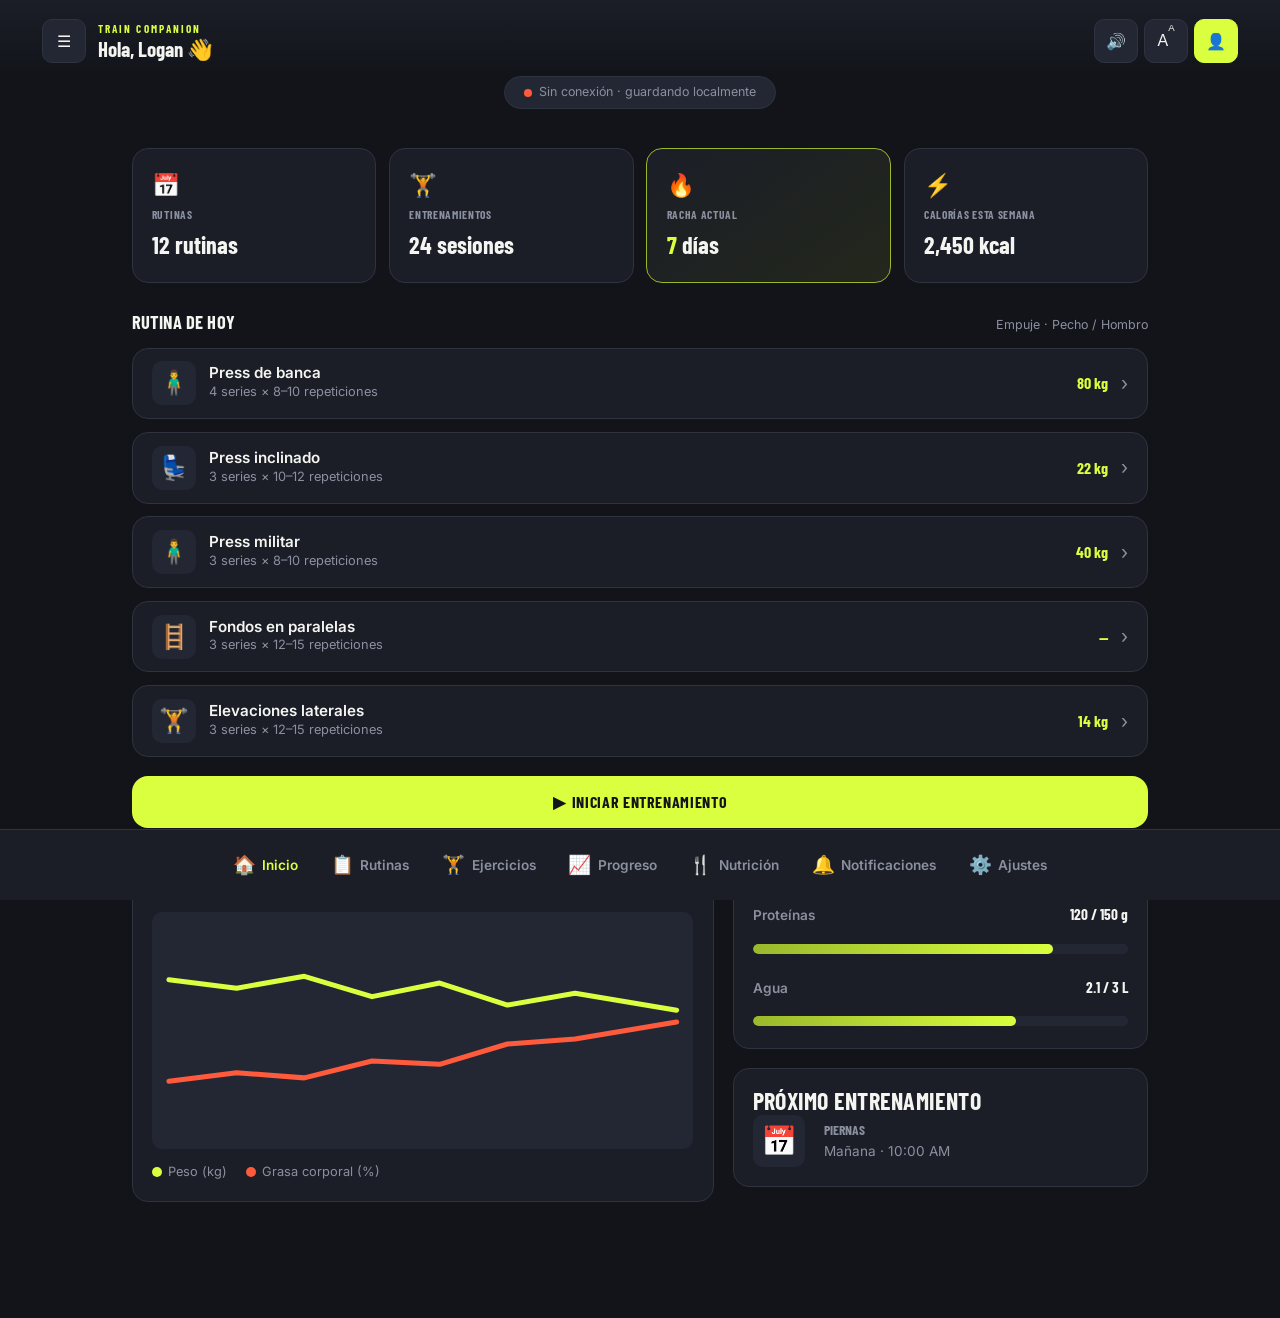
==== index.html @ 6833178c "rehaciendo app" ====
<!DOCTYPE html>
<html lang="es">
<head>
    <meta charset="UTF-8">
    <meta name="viewport" content="width=device-width, initial-scale=1.0">
    <meta name="theme-color" content="#12141A">
    <meta name="description" content="Train Companion: sistema de gestión web de progresión física, rutinas y nutrición, con funcionamiento sin conexión.">
    <title>Train Companion</title>
    <link rel="preconnect" href="https://fonts.googleapis.com">
    <link rel="preconnect" href="https://fonts.gstatic.com" crossorigin>
    <link href="https://fonts.googleapis.com/css2?family=Barlow+Condensed:wght@600;700;800&family=Inter:wght@400;500;600;700&display=swap" rel="stylesheet">
    <link rel="stylesheet" href="css/style.css">
    <link rel="manifest" href="manifest.json">
</head>
<body>
    <a class="salto-contenido" href="#contenido-principal">Saltar al contenido principal</a>

    <header class="encabezado">
        <button id="btn-menu" class="btn-icono" aria-label="Abrir menú">
            <span aria-hidden="true">☰</span>
        </button>

        <div class="encabezado__titulo">
            <span class="encabezado__marca">TRAIN COMPANION</span>
            <h1>Hola, Logan 👋</h1>
        </div>

        <div class="controles-accesibilidad">
            <button id="btn-leer-voz" class="btn-icono" aria-label="Leer contenido en voz alta">
                <span aria-hidden="true">🔊</span>
            </button>
            <button id="btn-texto-grande" class="btn-icono" aria-label="Aumentar tamaño de texto">
                <span aria-hidden="true">A</span><span aria-hidden="true" class="btn-icono__superindice">A</span>
            </button>
            <button id="btn-perfil" class="btn-icono btn-icono--avatar" aria-label="Ver perfil de usuario">
                <span aria-hidden="true">👤</span>
            </button>
        </div>
    </header>

    <span id="estado-conexion" class="chip-estado chip-estado--offline" role="status" aria-live="polite">
        <span class="chip-estado__punto" aria-hidden="true"></span>
        Sin conexión · guardando localmente
    </span>

    <main id="contenido-principal">
        <section id="resumen-rapido" class="cuadricula-metricas" aria-label="Resumen de actividad">
            <div class="tarjeta-metrica">
                <span class="icono" aria-hidden="true">📅</span>
                <h3>Rutinas</h3>
                <p><strong>12</strong> rutinas</p>
            </div>
            <div class="tarjeta-metrica">
                <span class="icono" aria-hidden="true">🏋️</span>
                <h3>Entrenamientos</h3>
                <p><strong>24</strong> sesiones</p>
            </div>
            <div class="tarjeta-metrica tarjeta-metrica--acento">
                <span class="icono" aria-hidden="true">🔥</span>
                <h3>Racha actual</h3>
                <p><strong>7</strong> días</p>
            </div>
            <div class="tarjeta-metrica">
                <span class="icono" aria-hidden="true">⚡</span>
                <h3>Calorías esta semana</h3>
                <p><strong>2,450</strong> kcal</p>
            </div>
        </section>

        <section id="rutina-hoy" aria-labelledby="titulo-rutina-hoy">
            <div class="encabezado-seccion">
                <h2 id="titulo-rutina-hoy">Rutina de hoy</h2>
                <span class="etiqueta-seccion">Empuje · Pecho / Hombro</span>
            </div>

            <ul class="lista-ejercicios">
                <li class="item-ejercicio">
                    <span class="icono-ejercicio" aria-hidden="true">🧍‍♂️</span>
                    <div class="detalle-ejercicio">
                        <h4>Press de banca</h4>
                        <p>4 series × 8–10 repeticiones</p>
                    </div>
                    <span class="peso-ejercicio">80 kg</span>
                    <span class="flecha-navegacion" aria-hidden="true">›</span>
                </li>
                <li class="item-ejercicio">
                    <span class="icono-ejercicio" aria-hidden="true">💺</span>
                    <div class="detalle-ejercicio">
                        <h4>Press inclinado</h4>
                        <p>3 series × 10–12 repeticiones</p>
                    </div>
                    <span class="peso-ejercicio">22 kg</span>
                    <span class="flecha-navegacion" aria-hidden="true">›</span>
                </li>
                <li class="item-ejercicio">
                    <span class="icono-ejercicio" aria-hidden="true">🧍‍♂️</span>
                    <div class="detalle-ejercicio">
                        <h4>Press militar</h4>
                        <p>3 series × 8–10 repeticiones</p>
                    </div>
                    <span class="peso-ejercicio">40 kg</span>
                    <span class="flecha-navegacion" aria-hidden="true">›</span>
                </li>
                <li class="item-ejercicio">
                    <span class="icono-ejercicio" aria-hidden="true">🪜</span>
                    <div class="detalle-ejercicio">
                        <h4>Fondos en paralelas</h4>
                        <p>3 series × 12–15 repeticiones</p>
                    </div>
                    <span class="peso-ejercicio">—</span>
                    <span class="flecha-navegacion" aria-hidden="true">›</span>
                </li>
                <li class="item-ejercicio">
                    <span class="icono-ejercicio" aria-hidden="true">🏋️</span>
                    <div class="detalle-ejercicio">
                        <h4>Elevaciones laterales</h4>
                        <p>3 series × 12–15 repeticiones</p>
                    </div>
                    <span class="peso-ejercicio">14 kg</span>
                    <span class="flecha-navegacion" aria-hidden="true">›</span>
                </li>
            </ul>

            <button id="btn-iniciar-entrenamiento" class="btn-principal">
                <span aria-hidden="true">▶</span> Iniciar entrenamiento
            </button>
        </section>

        <section id="progreso-nutricion" aria-label="Progreso físico y nutrición">
            <article id="grafica-progreso">
                <div class="encabezado-seccion">
                    <h2>Progreso físico</h2>
                    <span class="etiqueta-seccion">Últimas 8 semanas</span>
                </div>

                <div class="contenedor-grafica">
                    <svg viewBox="0 0 320 140" class="grafica-svg" role="img" aria-label="Gráfica de peso corporal y grasa corporal en las últimas ocho semanas, mostrando tendencia a la baja de grasa corporal y aumento leve de peso.">
                        <polyline points="10,40 50,45 90,38 130,50 170,42 210,55 250,48 310,58" class="grafica-linea grafica-linea--peso" fill="none"/>
                        <polyline points="10,100 50,95 90,98 130,88 170,90 210,78 250,75 310,65" class="grafica-linea grafica-linea--grasa" fill="none"/>
                    </svg>
                    <ul class="leyenda-grafica">
                        <li><span class="leyenda-punto leyenda-punto--peso" aria-hidden="true"></span> Peso (kg)</li>
                        <li><span class="leyenda-punto leyenda-punto--grasa" aria-hidden="true"></span> Grasa corporal (%)</li>
                    </ul>
                </div>
            </article>

            <div class="seccion-dividida">
                <article id="nutricion-hoy">
                    <h2>Nutrición de hoy</h2>
                    <div class="medidor-nutricion">
                        <div class="medidor-nutricion__encabezado">
                            <h4>Proteínas</h4>
                            <p>120 / 150 g</p>
                        </div>
                        <progress value="120" max="150"></progress>
                    </div>
                    <div class="medidor-nutricion">
                        <div class="medidor-nutricion__encabezado">
                            <h4>Agua</h4>
                            <p>2.1 / 3 L</p>
                        </div>
                        <progress value="2.1" max="3"></progress>
                    </div>
                </article>

                <article id="proximo-entrenamiento">
                    <h2>Próximo entrenamiento</h2>
                    <div class="detalle-proximo">
                        <span class="icono" aria-hidden="true">📅</span>
                        <div>
                            <p class="detalle-proximo__titulo">Piernas</p>
                            <p>Mañana · 10:00 AM</p>
                        </div>
                    </div>
                </article>
            </div>
        </section>
    </main>

    <nav id="navegacion-principal" aria-label="Navegación principal">
        <a href="#inicio" class="activo" aria-current="page"><span class="icono" aria-hidden="true">🏠</span> Inicio</a>
        <a href="#rutinas"><span class="icono" aria-hidden="true">📋</span> Rutinas</a>
        <a href="#ejercicios"><span class="icono" aria-hidden="true">🏋️</span> Ejercicios</a>
        <a href="#progreso"><span class="icono" aria-hidden="true">📈</span> Progreso</a>
        <a href="#nutricion"><span class="icono" aria-hidden="true">🍴</span> Nutrición</a>
        <a href="#notificaciones"><span class="icono" aria-hidden="true">🔔</span> Notificaciones</a>
        <a href="#ajustes"><span class="icono" aria-hidden="true">⚙️</span> Ajustes</a>
    </nav>

    <script src="js/app.js"></script>
</body>
</html>
---- css/style.css ----
:root {
    /* Color */
    --color-fondo: #12141A;
    --color-superficie: #1B1E27;
    --color-superficie-alta: #232733;
    --color-borde: #2E3340;
    --color-texto: #F4F5F0;
    --color-texto-secundario: #8B90A0;
    --color-acento: #D9FF3E;
    --color-acento-oscuro: #9AB82C;
    --color-alerta: #FF5A3C;
    --color-exito: #4CD9A8;
 
    /* Tipografía */
    --fuente-display: "Barlow Condensed", "Arial Narrow", sans-serif;
    --fuente-cuerpo: "Inter", -apple-system, BlinkMacSystemFont, "Segoe UI", sans-serif;
 
    /* Espaciado */
    --espacio-xs: 0.4rem;
    --espacio-sm: 0.8rem;
    --espacio-md: 1.2rem;
    --espacio-lg: 1.8rem;
    --espacio-xl: 2.6rem;
 
    /* Otros */
    --radio-sm: 10px;
    --radio-md: 16px;
    --radio-lg: 22px;
    --altura-nav: 68px;
    --altura-header: 64px;
    --sombra-elevada: 0 12px 28px rgba(0, 0, 0, 0.35);
}
 
/* Modo texto grande, activado por JS */
:root.texto-grande {
    font-size: 112%;
}
 
* {
    box-sizing: border-box;
    margin: 0;
    padding: 0;
}
 
html {
    scroll-behavior: smooth;
}
 
@media (prefers-reduced-motion: reduce) {
    html {
        scroll-behavior: auto;
    }
    * {
        animation-duration: 0.001ms !important;
        transition-duration: 0.001ms !important;
    }
}
 
body {
    background-color: var(--color-fondo);
    color: var(--color-texto);
    font-family: var(--fuente-cuerpo);
    line-height: 1.5;
    padding-bottom: calc(var(--altura-nav) + var(--espacio-md));
    min-height: 100vh;
}
 
h1, h2, h3, h4 {
    font-family: var(--fuente-display);
    font-weight: 700;
    letter-spacing: 0.01em;
    text-transform: uppercase;
    line-height: 1.1;
}
 
/* Utilidad de accesibilidad: salto de contenido */
.salto-contenido {
    position: absolute;
    left: -999px;
    top: auto;
}
 
.salto-contenido:focus {
    position: fixed;
    left: var(--espacio-md);
    top: var(--espacio-md);
    z-index: 200;
    background: var(--color-acento);
    color: var(--color-fondo);
    padding: var(--espacio-sm) var(--espacio-md);
    border-radius: var(--radio-sm);
    font-weight: 700;
}
 
/* Foco visible consistente en toda la app */
a:focus-visible,
button:focus-visible {
    outline: 3px solid var(--color-acento);
    outline-offset: 2px;
    border-radius: var(--radio-sm);
}
 
/* ==========================================================================
   ENCABEZADO
   ========================================================================== */
 
.encabezado {
    display: flex;
    align-items: center;
    gap: var(--espacio-sm);
    padding: var(--espacio-md) var(--espacio-md) var(--espacio-sm);
    background: linear-gradient(180deg, var(--color-superficie) 0%, var(--color-fondo) 100%);
    position: sticky;
    top: 0;
    z-index: 50;
}
 
.encabezado__titulo {
    flex: 1;
    min-width: 0;
}
 
.encabezado__marca {
    display: block;
    font-family: var(--fuente-display);
    font-size: 0.7rem;
    font-weight: 700;
    letter-spacing: 0.18em;
    color: var(--color-acento);
}
 
.encabezado h1 {
    font-size: 1.3rem;
    text-transform: none;
    letter-spacing: normal;
    color: var(--color-texto);
    white-space: nowrap;
    overflow: hidden;
    text-overflow: ellipsis;
}
 
.controles-accesibilidad {
    display: flex;
    gap: var(--espacio-xs);
}
 
.btn-icono {
    width: 40px;
    height: 40px;
    min-width: 44px;
    min-height: 44px;
    display: flex;
    align-items: center;
    justify-content: center;
    background: var(--color-superficie-alta);
    border: 1px solid var(--color-borde);
    border-radius: var(--radio-sm);
    color: var(--color-texto);
    font-size: 1rem;
    cursor: pointer;
    transition: background 0.15s ease, transform 0.1s ease;
}
 
.btn-icono:hover {
    background: var(--color-borde);
}
 
.btn-icono:active {
    transform: scale(0.95);
}
 
.btn-icono__superindice {
    font-size: 0.6rem;
    align-self: flex-start;
    margin-top: 2px;
}
 
.btn-icono--avatar {
    background: var(--color-acento);
    color: var(--color-fondo);
    border-color: var(--color-acento);
}
 
/* Chip de estado de conexión (refleja el modo offline-first del sistema) */
.chip-estado {
    display: flex;
    align-items: center;
    gap: var(--espacio-xs);
    width: fit-content;
    margin: 0 auto var(--espacio-md);
    padding: var(--espacio-xs) var(--espacio-md);
    background: var(--color-superficie-alta);
    border: 1px solid var(--color-borde);
    border-radius: 999px;
    font-size: 0.78rem;
    color: var(--color-texto-secundario);
}
 
.chip-estado__punto {
    width: 8px;
    height: 8px;
    border-radius: 50%;
    background: var(--color-alerta);
    box-shadow: 0 0 0 0 rgba(255, 90, 60, 0.6);
    animation: pulso-estado 2s infinite;
}
 
.chip-estado--online .chip-estado__punto {
    background: var(--color-exito);
    box-shadow: 0 0 0 0 rgba(76, 217, 168, 0.6);
}
 
@keyframes pulso-estado {
    0% { box-shadow: 0 0 0 0 rgba(255, 90, 60, 0.5); }
    70% { box-shadow: 0 0 0 6px rgba(255, 90, 60, 0); }
    100% { box-shadow: 0 0 0 0 rgba(255, 90, 60, 0); }
}
 
/* ==========================================================================
   LAYOUT PRINCIPAL — mobile first
   ========================================================================== */
 
main {
    padding: 0 var(--espacio-md);
    display: flex;
    flex-direction: column;
    gap: var(--espacio-lg);
    max-width: 1100px;
    margin: 0 auto;
}
 
.encabezado-seccion {
    display: flex;
    align-items: baseline;
    justify-content: space-between;
    gap: var(--espacio-sm);
    margin-bottom: var(--espacio-sm);
    flex-wrap: wrap;
}
 
.encabezado-seccion h2 {
    font-size: 1.15rem;
}
 
.etiqueta-seccion {
    font-size: 0.78rem;
    color: var(--color-texto-secundario);
    font-family: var(--fuente-cuerpo);
}
 
section > h2 {
    font-size: 1.15rem;
    margin-bottom: var(--espacio-sm);
}
 
/* ==========================================================================
   TARJETAS DE MÉTRICA (cuadrícula flexible, 2 columnas en móvil)
   ========================================================================== */
 
.cuadricula-metricas {
    display: grid;
    grid-template-columns: repeat(2, 1fr);
    gap: var(--espacio-sm);
    margin-top: var(--espacio-md);
}
 
.tarjeta-metrica {
    background: var(--color-superficie);
    border: 1px solid var(--color-borde);
    border-radius: var(--radio-md);
    padding: var(--espacio-md);
    display: flex;
    flex-direction: column;
    gap: var(--espacio-xs);
    position: relative;
    overflow: hidden;
}
 
.tarjeta-metrica .icono {
    font-size: 1.4rem;
}
 
.tarjeta-metrica h3 {
    font-size: 0.72rem;
    color: var(--color-texto-secundario);
    text-transform: uppercase;
    letter-spacing: 0.06em;
}
 
.tarjeta-metrica p {
    font-family: var(--fuente-display);
    font-size: 1.5rem;
    font-weight: 700;
}
 
.tarjeta-metrica p strong {
    color: var(--color-texto);
}
 
.tarjeta-metrica--acento {
    background: linear-gradient(145deg, var(--color-superficie) 0%, #23271c 100%);
    border-color: var(--color-acento-oscuro);
}
 
.tarjeta-metrica--acento p strong {
    color: var(--color-acento);
}
 
/* ==========================================================================
   RUTINA DE HOY
   ========================================================================== */
 
.lista-ejercicios {
    list-style: none;
    display: flex;
    flex-direction: column;
    gap: var(--espacio-sm);
    margin-bottom: var(--espacio-md);
}
 
.item-ejercicio {
    display: flex;
    align-items: center;
    gap: var(--espacio-sm);
    background: var(--color-superficie);
    border: 1px solid var(--color-borde);
    border-radius: var(--radio-md);
    padding: var(--espacio-sm) var(--espacio-md);
    min-height: 64px;
    cursor: pointer;
    transition: background 0.15s ease, border-color 0.15s ease;
}
 
.item-ejercicio:hover,
.item-ejercicio:focus-visible {
    background: var(--color-superficie-alta);
    border-color: var(--color-acento-oscuro);
}
 
.icono-ejercicio {
    font-size: 1.5rem;
    width: 44px;
    height: 44px;
    display: flex;
    align-items: center;
    justify-content: center;
    background: var(--color-superficie-alta);
    border-radius: var(--radio-sm);
    flex-shrink: 0;
}
 
.detalle-ejercicio {
    flex: 1;
    min-width: 0;
}
 
.detalle-ejercicio h4 {
    font-size: 0.95rem;
    text-transform: none;
    letter-spacing: normal;
    font-weight: 600;
    font-family: var(--fuente-cuerpo);
}
 
.detalle-ejercicio p {
    font-size: 0.8rem;
    color: var(--color-texto-secundario);
}
 
.peso-ejercicio {
    font-family: var(--fuente-display);
    font-weight: 700;
    font-size: 1rem;
    color: var(--color-acento);
    white-space: nowrap;
}
 
.flecha-navegacion {
    color: var(--color-texto-secundario);
    font-size: 1.2rem;
}
 
.btn-principal {
    width: 100%;
    min-height: 52px;
    background: var(--color-acento);
    color: var(--color-fondo);
    border: none;
    border-radius: var(--radio-md);
    font-family: var(--fuente-display);
    font-size: 1rem;
    font-weight: 700;
    letter-spacing: 0.04em;
    text-transform: uppercase;
    cursor: pointer;
    display: flex;
    align-items: center;
    justify-content: center;
    gap: var(--espacio-xs);
    transition: transform 0.1s ease, box-shadow 0.15s ease;
}
 
.btn-principal:hover {
    box-shadow: var(--sombra-elevada);
}
 
.btn-principal:active {
    transform: scale(0.98);
}
 
/* ==========================================================================
   PROGRESO Y NUTRICIÓN
   ========================================================================== */
 
#grafica-progreso,
#nutricion-hoy,
#proximo-entrenamiento {
    background: var(--color-superficie);
    border: 1px solid var(--color-borde);
    border-radius: var(--radio-md);
    padding: var(--espacio-md);
}
 
.contenedor-grafica {
    display: flex;
    flex-direction: column;
    gap: var(--espacio-sm);
}
 
.grafica-svg {
    width: 100%;
    height: auto;
    background: var(--color-superficie-alta);
    border-radius: var(--radio-sm);
}
 
.grafica-linea {
    stroke-width: 3;
    stroke-linecap: round;
    stroke-linejoin: round;
}
 
.grafica-linea--peso {
    stroke: var(--color-acento);
}
 
.grafica-linea--grasa {
    stroke: var(--color-alerta);
}
 
.leyenda-grafica {
    display: flex;
    gap: var(--espacio-md);
    list-style: none;
    font-size: 0.8rem;
    color: var(--color-texto-secundario);
    flex-wrap: wrap;
}
 
.leyenda-grafica li {
    display: flex;
    align-items: center;
    gap: 6px;
}
 
.leyenda-punto {
    width: 10px;
    height: 10px;
    border-radius: 50%;
    display: inline-block;
}
 
.leyenda-punto--peso { background: var(--color-acento); }
.leyenda-punto--grasa { background: var(--color-alerta); }
 
.seccion-dividida {
    display: flex;
    flex-direction: column;
    gap: var(--espacio-md);
}
 
.medidor-nutricion {
    margin-bottom: var(--espacio-md);
}
 
.medidor-nutricion:last-child {
    margin-bottom: 0;
}
 
.medidor-nutricion__encabezado {
    display: flex;
    justify-content: space-between;
    align-items: baseline;
    margin-bottom: var(--espacio-xs);
}
 
.medidor-nutricion h4 {
    font-size: 0.85rem;
    text-transform: none;
    letter-spacing: normal;
    font-family: var(--fuente-cuerpo);
    font-weight: 600;
    color: var(--color-texto-secundario);
}
 
.medidor-nutricion p {
    font-family: var(--fuente-display);
    font-weight: 700;
    font-size: 0.95rem;
}
 
progress {
    width: 100%;
    height: 10px;
    border-radius: 999px;
    overflow: hidden;
    appearance: none;
    border: none;
    background: var(--color-superficie-alta);
}
 
progress::-webkit-progress-bar {
    background: var(--color-superficie-alta);
    border-radius: 999px;
}
 
progress::-webkit-progress-value {
    background: linear-gradient(90deg, var(--color-acento-oscuro), var(--color-acento));
    border-radius: 999px;
}
 
progress::-moz-progress-bar {
    background: linear-gradient(90deg, var(--color-acento-oscuro), var(--color-acento));
    border-radius: 999px;
}
 
.detalle-proximo {
    display: flex;
    align-items: center;
    gap: var(--espacio-md);
}
 
.detalle-proximo .icono {
    font-size: 1.8rem;
    width: 52px;
    height: 52px;
    display: flex;
    align-items: center;
    justify-content: center;
    background: var(--color-superficie-alta);
    border-radius: var(--radio-sm);
    flex-shrink: 0;
}
 
.detalle-proximo__titulo {
    font-family: var(--fuente-display);
    font-size: 1.1rem;
    font-weight: 700;
    text-transform: uppercase;
}
 
.detalle-proximo p {
    font-size: 0.85rem;
    color: var(--color-texto-secundario);
}
 
/* ==========================================================================
   NAVEGACIÓN INFERIOR (estilo app nativa, zonas táctiles grandes)
   ========================================================================== */
 
#navegacion-principal {
    position: fixed;
    bottom: 0;
    left: 0;
    right: 0;
    height: var(--altura-nav);
    background: var(--color-superficie);
    border-top: 1px solid var(--color-borde);
    display: flex;
    justify-content: space-around;
    align-items: center;
    padding: 0 var(--espacio-xs);
    z-index: 100;
    overflow-x: auto;
}
 
#navegacion-principal a {
    flex: 1;
    min-width: 44px;
    min-height: 44px;
    display: flex;
    flex-direction: column;
    align-items: center;
    justify-content: center;
    gap: 2px;
    color: var(--color-texto-secundario);
    text-decoration: none;
    font-size: 0.62rem;
    font-weight: 600;
    padding: var(--espacio-xs) 2px;
}
 
#navegacion-principal a .icono {
    font-size: 1.15rem;
}
 
#navegacion-principal a.activo {
    color: var(--color-acento);
}
 
/* ==========================================================================
   BREAKPOINTS — Tablet / Escritorio
   ========================================================================== */
 
@media (min-width: 640px) {
    .cuadricula-metricas {
        grid-template-columns: repeat(4, 1fr);
    }
}
 
@media (min-width: 900px) {
    body {
        padding-bottom: var(--espacio-xl);
    }
 
    #navegacion-principal {
        position: sticky;
        top: var(--altura-header);
        height: auto;
        justify-content: center;
        gap: var(--espacio-lg);
        padding: var(--espacio-sm) var(--espacio-md);
    }
 
    #navegacion-principal a {
        flex: 0 1 auto;
        flex-direction: row;
        font-size: 0.85rem;
        gap: var(--espacio-xs);
    }
 
    main {
        padding: 0 var(--espacio-xl);
    }
 
    #progreso-nutricion {
        display: grid;
        grid-template-columns: 1.4fr 1fr;
        gap: var(--espacio-md);
        align-items: start;
    }
 
    .seccion-dividida {
        grid-column: 2;
    }
 
    #grafica-progreso {
        grid-column: 1;
        grid-row: 1 / 3;
    }
}
 
@media (min-width: 1200px) {
    .encabezado,
    main {
        padding-left: var(--espacio-xl);
        padding-right: var(--espacio-xl);
    }
}
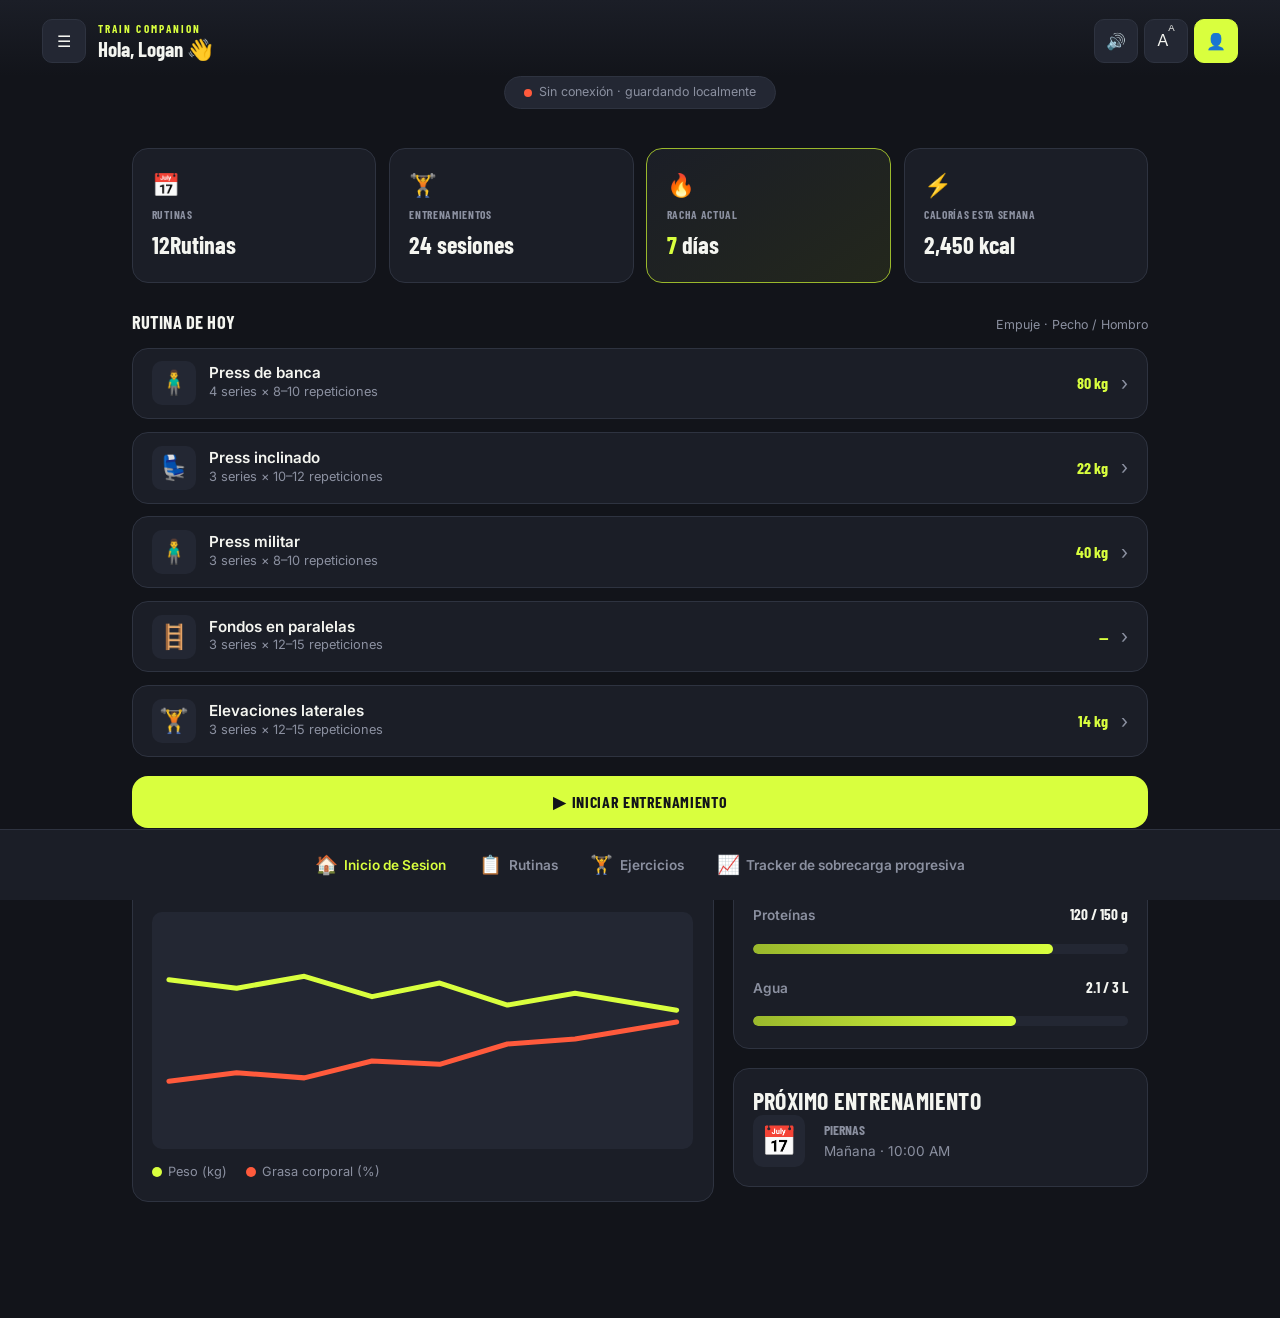
==== commit 8cd09a66: "Se me fue el internet xdxdxd" ====
--- a/index.html
+++ b/index.html
@@ -48,7 +48,7 @@
             <div class="tarjeta-metrica">
                 <span class="icono" aria-hidden="true">📅</span>
                 <h3>Rutinas</h3>
-                <p><strong>12</strong> rutinas</p>
+                <p><strong>12</strong>Rutinas</p>
             </div>
             <div class="tarjeta-metrica">
                 <span class="icono" aria-hidden="true">🏋️</span>
@@ -179,13 +179,10 @@
     </main>
 
     <nav id="navegacion-principal" aria-label="Navegación principal">
-        <a href="#inicio" class="activo" aria-current="page"><span class="icono" aria-hidden="true">🏠</span> Inicio</a>
+        <a href="login.html" class="activo" aria-current="page"><span class="icono" aria-hidden="true">🏠</span>Inicio de Sesion</a>
         <a href="#rutinas"><span class="icono" aria-hidden="true">📋</span> Rutinas</a>
         <a href="#ejercicios"><span class="icono" aria-hidden="true">🏋️</span> Ejercicios</a>
-        <a href="#progreso"><span class="icono" aria-hidden="true">📈</span> Progreso</a>
-        <a href="#nutricion"><span class="icono" aria-hidden="true">🍴</span> Nutrición</a>
-        <a href="#notificaciones"><span class="icono" aria-hidden="true">🔔</span> Notificaciones</a>
-        <a href="#ajustes"><span class="icono" aria-hidden="true">⚙️</span> Ajustes</a>
+        <a href="#progreso"><span class="icono" aria-hidden="true">📈</span>Tracker de sobrecarga progresiva</a>
     </nav>
 
     <script src="js/app.js"></script>
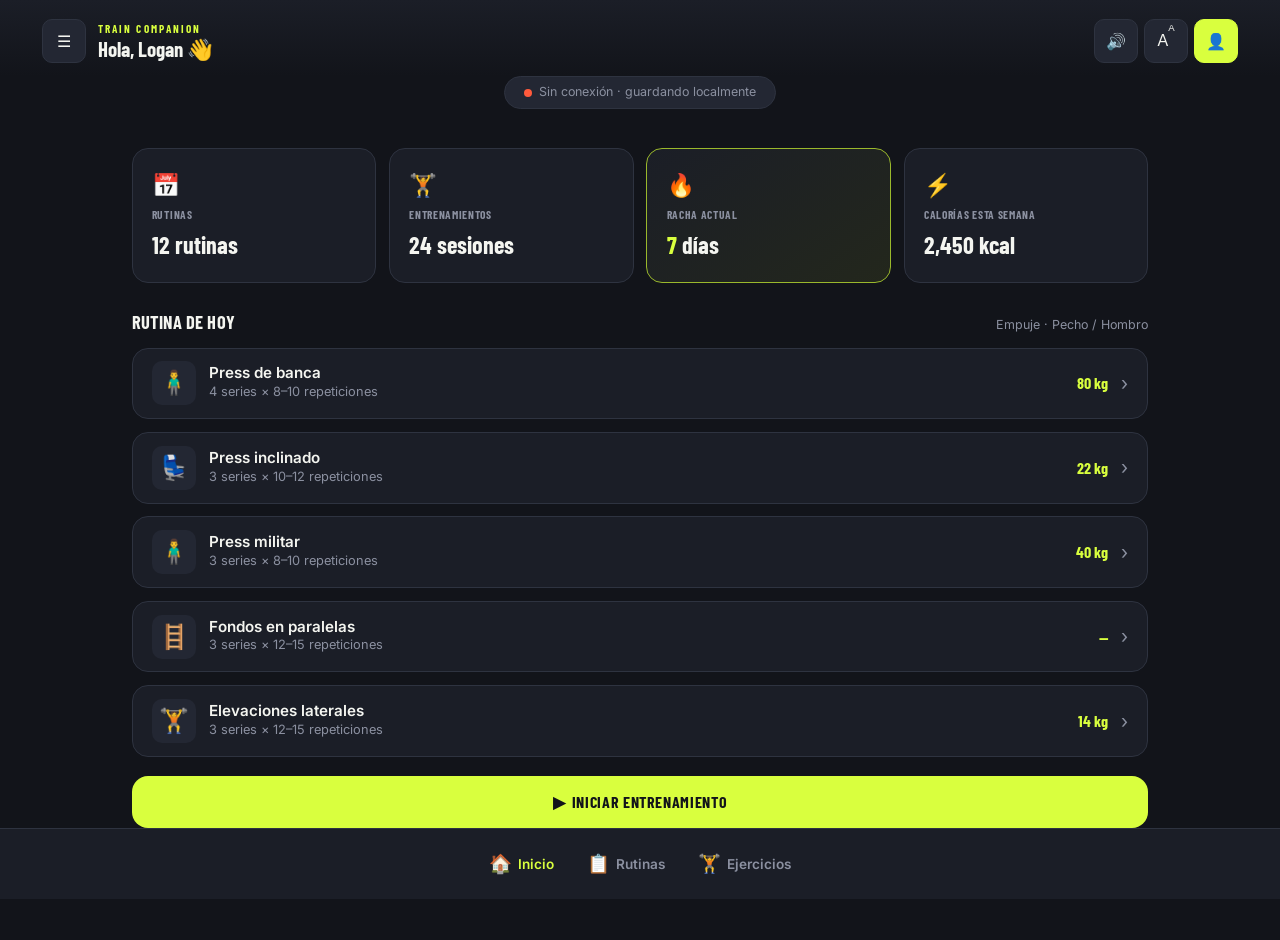
==== commit 4e2f1ee8: "Cambiando cosas" ====
--- a/index.html
+++ b/index.html
@@ -48,7 +48,7 @@
             <div class="tarjeta-metrica">
                 <span class="icono" aria-hidden="true">📅</span>
                 <h3>Rutinas</h3>
-                <p><strong>12</strong>Rutinas</p>
+                <p><strong>12</strong> rutinas</p>
             </div>
             <div class="tarjeta-metrica">
                 <span class="icono" aria-hidden="true">🏋️</span>
@@ -125,64 +125,12 @@
                 <span aria-hidden="true">▶</span> Iniciar entrenamiento
             </button>
         </section>
-
-        <section id="progreso-nutricion" aria-label="Progreso físico y nutrición">
-            <article id="grafica-progreso">
-                <div class="encabezado-seccion">
-                    <h2>Progreso físico</h2>
-                    <span class="etiqueta-seccion">Últimas 8 semanas</span>
-                </div>
-
-                <div class="contenedor-grafica">
-                    <svg viewBox="0 0 320 140" class="grafica-svg" role="img" aria-label="Gráfica de peso corporal y grasa corporal en las últimas ocho semanas, mostrando tendencia a la baja de grasa corporal y aumento leve de peso.">
-                        <polyline points="10,40 50,45 90,38 130,50 170,42 210,55 250,48 310,58" class="grafica-linea grafica-linea--peso" fill="none"/>
-                        <polyline points="10,100 50,95 90,98 130,88 170,90 210,78 250,75 310,65" class="grafica-linea grafica-linea--grasa" fill="none"/>
-                    </svg>
-                    <ul class="leyenda-grafica">
-                        <li><span class="leyenda-punto leyenda-punto--peso" aria-hidden="true"></span> Peso (kg)</li>
-                        <li><span class="leyenda-punto leyenda-punto--grasa" aria-hidden="true"></span> Grasa corporal (%)</li>
-                    </ul>
-                </div>
-            </article>
-
-            <div class="seccion-dividida">
-                <article id="nutricion-hoy">
-                    <h2>Nutrición de hoy</h2>
-                    <div class="medidor-nutricion">
-                        <div class="medidor-nutricion__encabezado">
-                            <h4>Proteínas</h4>
-                            <p>120 / 150 g</p>
-                        </div>
-                        <progress value="120" max="150"></progress>
-                    </div>
-                    <div class="medidor-nutricion">
-                        <div class="medidor-nutricion__encabezado">
-                            <h4>Agua</h4>
-                            <p>2.1 / 3 L</p>
-                        </div>
-                        <progress value="2.1" max="3"></progress>
-                    </div>
-                </article>
-
-                <article id="proximo-entrenamiento">
-                    <h2>Próximo entrenamiento</h2>
-                    <div class="detalle-proximo">
-                        <span class="icono" aria-hidden="true">📅</span>
-                        <div>
-                            <p class="detalle-proximo__titulo">Piernas</p>
-                            <p>Mañana · 10:00 AM</p>
-                        </div>
-                    </div>
-                </article>
-            </div>
-        </section>
     </main>
 
     <nav id="navegacion-principal" aria-label="Navegación principal">
-        <a href="login.html" class="activo" aria-current="page"><span class="icono" aria-hidden="true">🏠</span>Inicio de Sesion</a>
+        <a href="#inicio" class="activo" aria-current="page"><span class="icono" aria-hidden="true">🏠</span> Inicio</a>
         <a href="#rutinas"><span class="icono" aria-hidden="true">📋</span> Rutinas</a>
         <a href="#ejercicios"><span class="icono" aria-hidden="true">🏋️</span> Ejercicios</a>
-        <a href="#progreso"><span class="icono" aria-hidden="true">📈</span>Tracker de sobrecarga progresiva</a>
     </nav>
 
     <script src="js/app.js"></script>
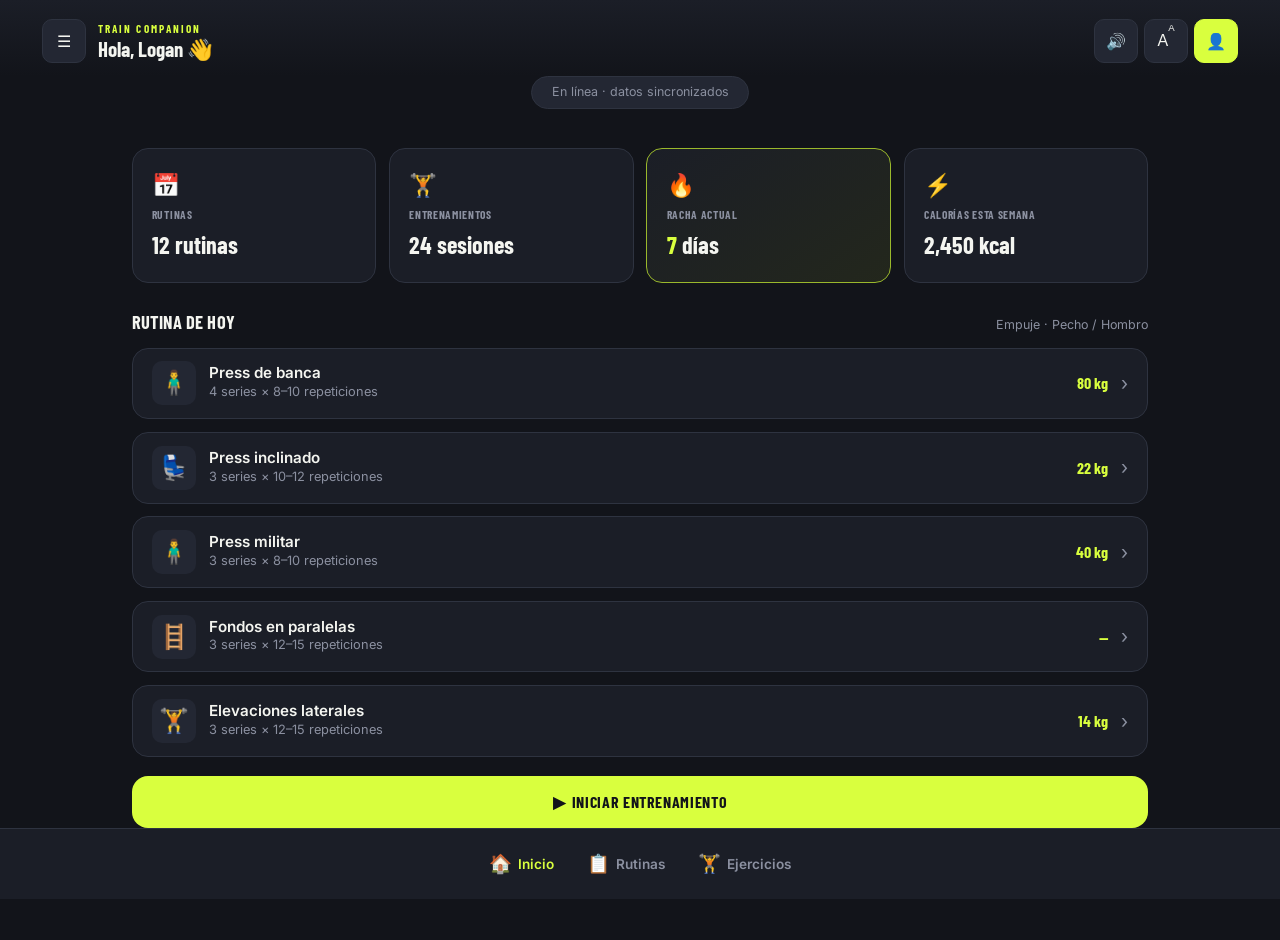
==== commit 0f3ae85c: "Rutinas" ====
--- a/index.html
+++ b/index.html
@@ -128,11 +128,11 @@
     </main>
 
     <nav id="navegacion-principal" aria-label="Navegación principal">
-        <a href="#inicio" class="activo" aria-current="page"><span class="icono" aria-hidden="true">🏠</span> Inicio</a>
-        <a href="#rutinas"><span class="icono" aria-hidden="true">📋</span> Rutinas</a>
+        <a href="index.html" class="activo" aria-current="page"><span class="icono" aria-hidden="true">🏠</span> Inicio</a>
+        <a href="rutinas.html"><span class="icono" aria-hidden="true">📋</span> Rutinas</a>
         <a href="#ejercicios"><span class="icono" aria-hidden="true">🏋️</span> Ejercicios</a>
     </nav>
 
     <script src="js/app.js"></script>
 </body>
-</html>
+</html>
--- a/css/style.css
+++ b/css/style.css
@@ -409,162 +409,6 @@
 }
  
 /* ==========================================================================
-   PROGRESO Y NUTRICIÓN
-   ========================================================================== */
- 
-#grafica-progreso,
-#nutricion-hoy,
-#proximo-entrenamiento {
-    background: var(--color-superficie);
-    border: 1px solid var(--color-borde);
-    border-radius: var(--radio-md);
-    padding: var(--espacio-md);
-}
- 
-.contenedor-grafica {
-    display: flex;
-    flex-direction: column;
-    gap: var(--espacio-sm);
-}
- 
-.grafica-svg {
-    width: 100%;
-    height: auto;
-    background: var(--color-superficie-alta);
-    border-radius: var(--radio-sm);
-}
- 
-.grafica-linea {
-    stroke-width: 3;
-    stroke-linecap: round;
-    stroke-linejoin: round;
-}
- 
-.grafica-linea--peso {
-    stroke: var(--color-acento);
-}
- 
-.grafica-linea--grasa {
-    stroke: var(--color-alerta);
-}
- 
-.leyenda-grafica {
-    display: flex;
-    gap: var(--espacio-md);
-    list-style: none;
-    font-size: 0.8rem;
-    color: var(--color-texto-secundario);
-    flex-wrap: wrap;
-}
- 
-.leyenda-grafica li {
-    display: flex;
-    align-items: center;
-    gap: 6px;
-}
- 
-.leyenda-punto {
-    width: 10px;
-    height: 10px;
-    border-radius: 50%;
-    display: inline-block;
-}
- 
-.leyenda-punto--peso { background: var(--color-acento); }
-.leyenda-punto--grasa { background: var(--color-alerta); }
- 
-.seccion-dividida {
-    display: flex;
-    flex-direction: column;
-    gap: var(--espacio-md);
-}
- 
-.medidor-nutricion {
-    margin-bottom: var(--espacio-md);
-}
- 
-.medidor-nutricion:last-child {
-    margin-bottom: 0;
-}
- 
-.medidor-nutricion__encabezado {
-    display: flex;
-    justify-content: space-between;
-    align-items: baseline;
-    margin-bottom: var(--espacio-xs);
-}
- 
-.medidor-nutricion h4 {
-    font-size: 0.85rem;
-    text-transform: none;
-    letter-spacing: normal;
-    font-family: var(--fuente-cuerpo);
-    font-weight: 600;
-    color: var(--color-texto-secundario);
-}
- 
-.medidor-nutricion p {
-    font-family: var(--fuente-display);
-    font-weight: 700;
-    font-size: 0.95rem;
-}
- 
-progress {
-    width: 100%;
-    height: 10px;
-    border-radius: 999px;
-    overflow: hidden;
-    appearance: none;
-    border: none;
-    background: var(--color-superficie-alta);
-}
- 
-progress::-webkit-progress-bar {
-    background: var(--color-superficie-alta);
-    border-radius: 999px;
-}
- 
-progress::-webkit-progress-value {
-    background: linear-gradient(90deg, var(--color-acento-oscuro), var(--color-acento));
-    border-radius: 999px;
-}
- 
-progress::-moz-progress-bar {
-    background: linear-gradient(90deg, var(--color-acento-oscuro), var(--color-acento));
-    border-radius: 999px;
-}
- 
-.detalle-proximo {
-    display: flex;
-    align-items: center;
-    gap: var(--espacio-md);
-}
- 
-.detalle-proximo .icono {
-    font-size: 1.8rem;
-    width: 52px;
-    height: 52px;
-    display: flex;
-    align-items: center;
-    justify-content: center;
-    background: var(--color-superficie-alta);
-    border-radius: var(--radio-sm);
-    flex-shrink: 0;
-}
- 
-.detalle-proximo__titulo {
-    font-family: var(--fuente-display);
-    font-size: 1.1rem;
-    font-weight: 700;
-    text-transform: uppercase;
-}
- 
-.detalle-proximo p {
-    font-size: 0.85rem;
-    color: var(--color-texto-secundario);
-}
- 
-/* ==========================================================================
    NAVEGACIÓN INFERIOR (estilo app nativa, zonas táctiles grandes)
    ========================================================================== */
  
@@ -642,22 +486,6 @@
     main {
         padding: 0 var(--espacio-xl);
     }
- 
-    #progreso-nutricion {
-        display: grid;
-        grid-template-columns: 1.4fr 1fr;
-        gap: var(--espacio-md);
-        align-items: start;
-    }
- 
-    .seccion-dividida {
-        grid-column: 2;
-    }
- 
-    #grafica-progreso {
-        grid-column: 1;
-        grid-row: 1 / 3;
-    }
 }
  
 @media (min-width: 1200px) {
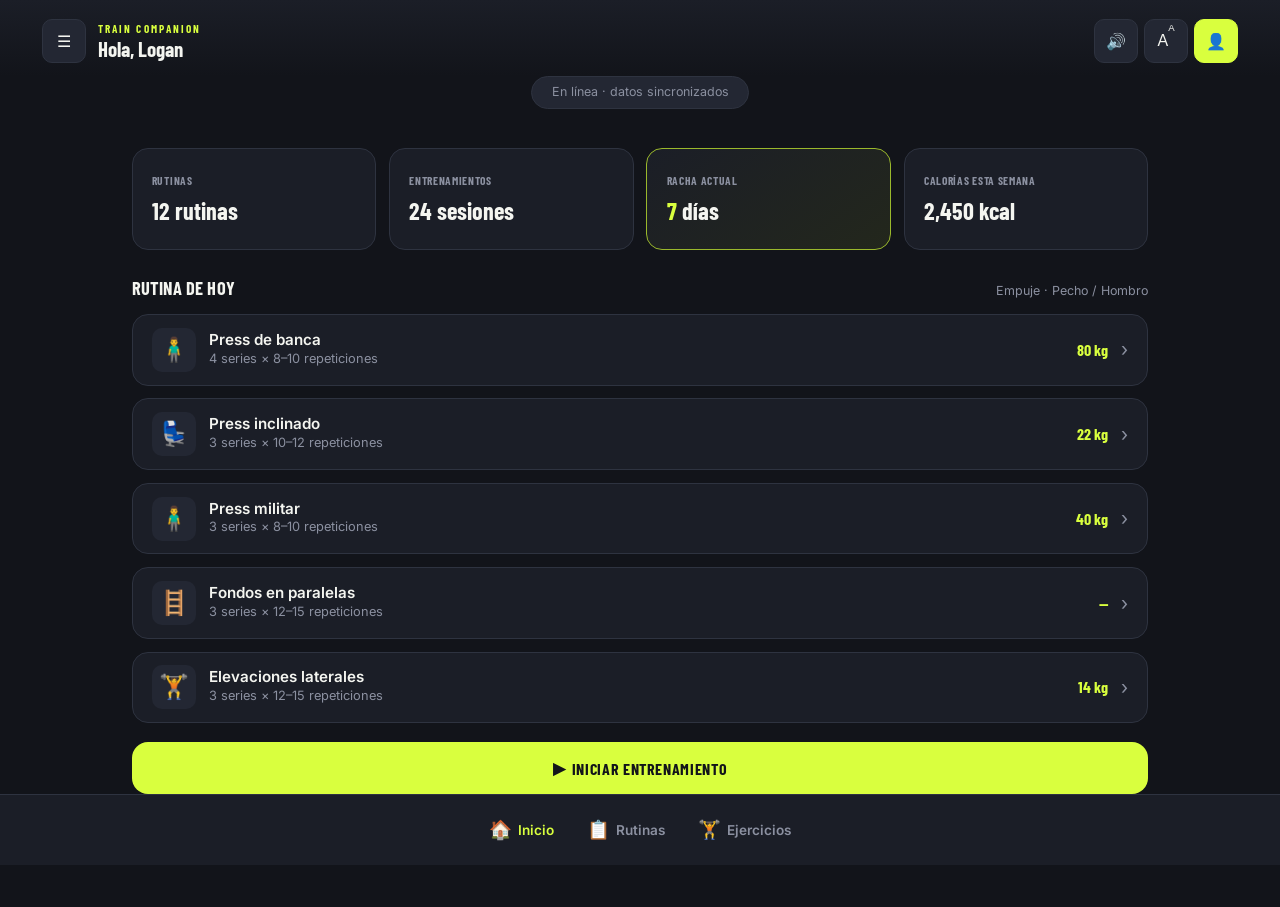
==== commit cc701f82: "CAMBIANDO COSAS" ====
--- a/index.html
+++ b/index.html
@@ -22,7 +22,7 @@
 
         <div class="encabezado__titulo">
             <span class="encabezado__marca">TRAIN COMPANION</span>
-            <h1>Hola, Logan 👋</h1>
+            <h1>Hola, Logan</h1>
         </div>
 
         <div class="controles-accesibilidad">
@@ -46,22 +46,22 @@
     <main id="contenido-principal">
         <section id="resumen-rapido" class="cuadricula-metricas" aria-label="Resumen de actividad">
             <div class="tarjeta-metrica">
-                <span class="icono" aria-hidden="true">📅</span>
+                <span class="icono" aria-hidden="true"></span>
                 <h3>Rutinas</h3>
                 <p><strong>12</strong> rutinas</p>
             </div>
             <div class="tarjeta-metrica">
-                <span class="icono" aria-hidden="true">🏋️</span>
+                <span class="icono" aria-hidden="true"></span>
                 <h3>Entrenamientos</h3>
                 <p><strong>24</strong> sesiones</p>
             </div>
             <div class="tarjeta-metrica tarjeta-metrica--acento">
-                <span class="icono" aria-hidden="true">🔥</span>
+                <span class="icono" aria-hidden="true"></span>
                 <h3>Racha actual</h3>
                 <p><strong>7</strong> días</p>
             </div>
             <div class="tarjeta-metrica">
-                <span class="icono" aria-hidden="true">⚡</span>
+                <span class="icono" aria-hidden="true"></span>
                 <h3>Calorías esta semana</h3>
                 <p><strong>2,450</strong> kcal</p>
             </div>
@@ -130,7 +130,7 @@
     <nav id="navegacion-principal" aria-label="Navegación principal">
         <a href="index.html" class="activo" aria-current="page"><span class="icono" aria-hidden="true">🏠</span> Inicio</a>
         <a href="rutinas.html"><span class="icono" aria-hidden="true">📋</span> Rutinas</a>
-        <a href="#ejercicios"><span class="icono" aria-hidden="true">🏋️</span> Ejercicios</a>
+        <a href="ejercicios.html"><span class="icono" aria-hidden="true">🏋️</span> Ejercicios</a>
     </nav>
 
     <script src="js/app.js"></script>
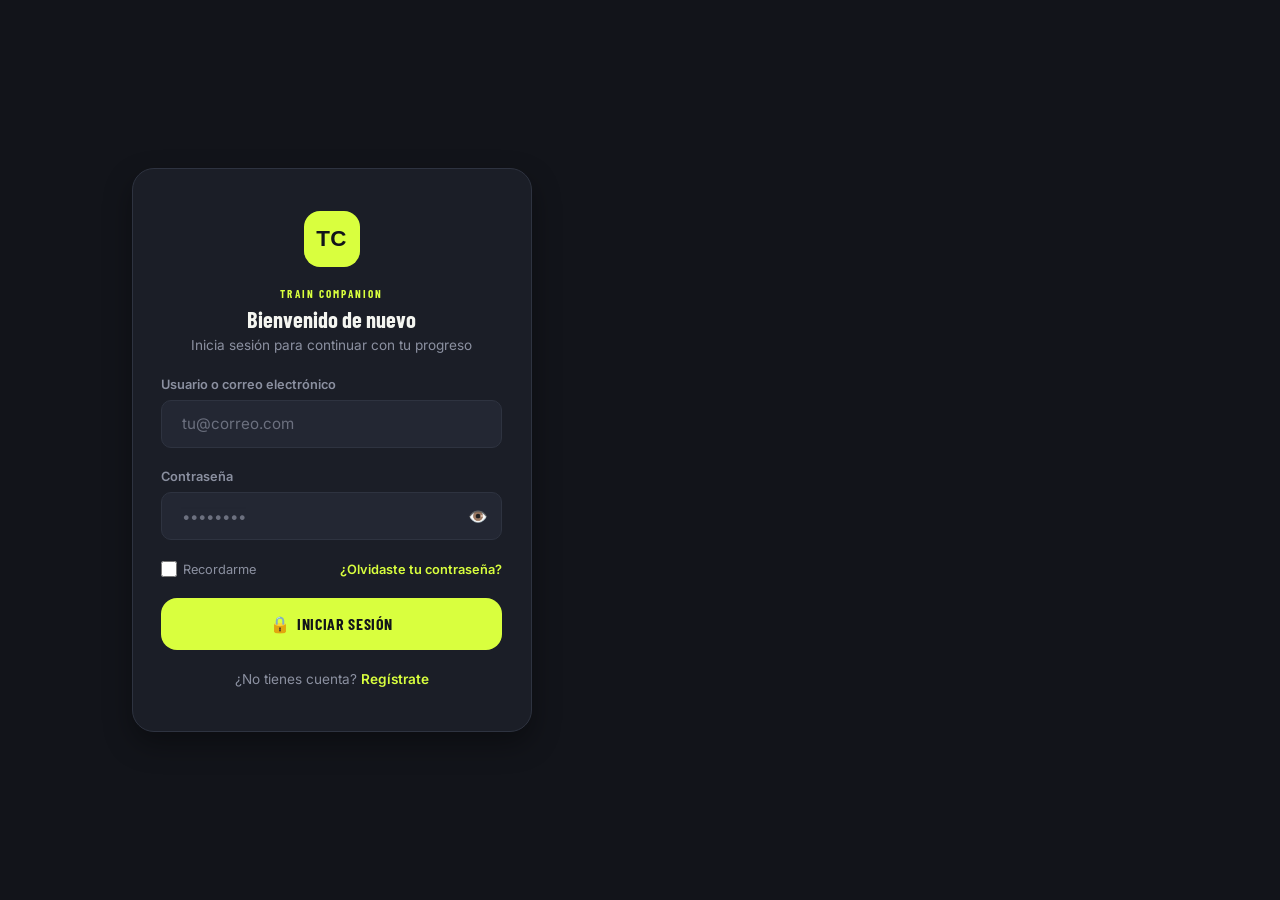
==== commit 6287cda3: "HOLA" ====
--- a/index.html
+++ b/index.html
@@ -4,134 +4,76 @@
     <meta charset="UTF-8">
     <meta name="viewport" content="width=device-width, initial-scale=1.0">
     <meta name="theme-color" content="#12141A">
-    <meta name="description" content="Train Companion: sistema de gestión web de progresión física, rutinas y nutrición, con funcionamiento sin conexión.">
-    <title>Train Companion</title>
+    <meta name="description" content="Train Companion: inicia sesión para acceder a tu progresión física y nutricional.">
+    <title>Iniciar sesión · Train Companion</title>
     <link rel="preconnect" href="https://fonts.googleapis.com">
     <link rel="preconnect" href="https://fonts.gstatic.com" crossorigin>
     <link href="https://fonts.googleapis.com/css2?family=Barlow+Condensed:wght@600;700;800&family=Inter:wght@400;500;600;700&display=swap" rel="stylesheet">
     <link rel="stylesheet" href="css/style.css">
+    <link rel="stylesheet" href="css/login.css">
     <link rel="manifest" href="manifest.json">
 </head>
-<body>
-    <a class="salto-contenido" href="#contenido-principal">Saltar al contenido principal</a>
+<body class="pagina-login">
+    <a class="salto-contenido" href="#contenido-login">Saltar al contenido principal</a>
 
-    <header class="encabezado">
-        <button id="btn-menu" class="btn-icono" aria-label="Abrir menú">
-            <span aria-hidden="true">☰</span>
-        </button>
+    <main id="contenido-login" class="login-contenedor">
+        <div class="login-tarjeta">
+            <div class="login-logo" aria-hidden="true">TC</div>
 
-        <div class="encabezado__titulo">
-            <span class="encabezado__marca">TRAIN COMPANION</span>
-            <h1>Hola, Logan</h1>
-        </div>
-
-        <div class="controles-accesibilidad">
-            <button id="btn-leer-voz" class="btn-icono" aria-label="Leer contenido en voz alta">
-                <span aria-hidden="true">🔊</span>
-            </button>
-            <button id="btn-texto-grande" class="btn-icono" aria-label="Aumentar tamaño de texto">
-                <span aria-hidden="true">A</span><span aria-hidden="true" class="btn-icono__superindice">A</span>
-            </button>
-            <button id="btn-perfil" class="btn-icono btn-icono--avatar" aria-label="Ver perfil de usuario">
-                <span aria-hidden="true">👤</span>
-            </button>
-        </div>
-    </header>
-
-    <span id="estado-conexion" class="chip-estado chip-estado--offline" role="status" aria-live="polite">
-        <span class="chip-estado__punto" aria-hidden="true"></span>
-        Sin conexión · guardando localmente
-    </span>
-
-    <main id="contenido-principal">
-        <section id="resumen-rapido" class="cuadricula-metricas" aria-label="Resumen de actividad">
-            <div class="tarjeta-metrica">
-                <span class="icono" aria-hidden="true"></span>
-                <h3>Rutinas</h3>
-                <p><strong>12</strong> rutinas</p>
-            </div>
-            <div class="tarjeta-metrica">
-                <span class="icono" aria-hidden="true"></span>
-                <h3>Entrenamientos</h3>
-                <p><strong>24</strong> sesiones</p>
-            </div>
-            <div class="tarjeta-metrica tarjeta-metrica--acento">
-                <span class="icono" aria-hidden="true"></span>
-                <h3>Racha actual</h3>
-                <p><strong>7</strong> días</p>
-            </div>
-            <div class="tarjeta-metrica">
-                <span class="icono" aria-hidden="true"></span>
-                <h3>Calorías esta semana</h3>
-                <p><strong>2,450</strong> kcal</p>
-            </div>
-        </section>
-
-        <section id="rutina-hoy" aria-labelledby="titulo-rutina-hoy">
-            <div class="encabezado-seccion">
-                <h2 id="titulo-rutina-hoy">Rutina de hoy</h2>
-                <span class="etiqueta-seccion">Empuje · Pecho / Hombro</span>
+            <div class="login-encabezado">
+                <span class="encabezado__marca">TRAIN COMPANION</span>
+                <h1>Bienvenido de nuevo</h1>
+                <p>Inicia sesión para continuar con tu progreso</p>
             </div>
 
-            <ul class="lista-ejercicios">
-                <li class="item-ejercicio">
-                    <span class="icono-ejercicio" aria-hidden="true">🧍‍♂️</span>
-                    <div class="detalle-ejercicio">
-                        <h4>Press de banca</h4>
-                        <p>4 series × 8–10 repeticiones</p>
+            <form id="form-login" class="formulario-login" novalidate>
+                <div class="campo-formulario">
+                    <label for="login-usuario">Usuario o correo electrónico</label>
+                    <input
+                        type="text"
+                        id="login-usuario"
+                        name="usuario"
+                        autocomplete="username"
+                        placeholder="tu@correo.com"
+                        required>
+                </div>
+
+                <div class="campo-formulario">
+                    <label for="login-password">Contraseña</label>
+                    <div class="campo-password">
+                        <input
+                            type="password"
+                            id="login-password"
+                            name="password"
+                            autocomplete="current-password"
+                            placeholder="••••••••"
+                            required>
+                        <button type="button" id="btn-mostrar-password" class="btn-mostrar-password" aria-label="Mostrar contraseña" aria-pressed="false">
+                            <span aria-hidden="true">👁️</span>
+                        </button>
                     </div>
-                    <span class="peso-ejercicio">80 kg</span>
-                    <span class="flecha-navegacion" aria-hidden="true">›</span>
-                </li>
-                <li class="item-ejercicio">
-                    <span class="icono-ejercicio" aria-hidden="true">💺</span>
-                    <div class="detalle-ejercicio">
-                        <h4>Press inclinado</h4>
-                        <p>3 series × 10–12 repeticiones</p>
-                    </div>
-                    <span class="peso-ejercicio">22 kg</span>
-                    <span class="flecha-navegacion" aria-hidden="true">›</span>
-                </li>
-                <li class="item-ejercicio">
-                    <span class="icono-ejercicio" aria-hidden="true">🧍‍♂️</span>
-                    <div class="detalle-ejercicio">
-                        <h4>Press militar</h4>
-                        <p>3 series × 8–10 repeticiones</p>
-                    </div>
-                    <span class="peso-ejercicio">40 kg</span>
-                    <span class="flecha-navegacion" aria-hidden="true">›</span>
-                </li>
-                <li class="item-ejercicio">
-                    <span class="icono-ejercicio" aria-hidden="true">🪜</span>
-                    <div class="detalle-ejercicio">
-                        <h4>Fondos en paralelas</h4>
-                        <p>3 series × 12–15 repeticiones</p>
-                    </div>
-                    <span class="peso-ejercicio">—</span>
-                    <span class="flecha-navegacion" aria-hidden="true">›</span>
-                </li>
-                <li class="item-ejercicio">
-                    <span class="icono-ejercicio" aria-hidden="true">🏋️</span>
-                    <div class="detalle-ejercicio">
-                        <h4>Elevaciones laterales</h4>
-                        <p>3 series × 12–15 repeticiones</p>
-                    </div>
-                    <span class="peso-ejercicio">14 kg</span>
-                    <span class="flecha-navegacion" aria-hidden="true">›</span>
-                </li>
-            </ul>
+                </div>
 
-            <button id="btn-iniciar-entrenamiento" class="btn-principal">
-                <span aria-hidden="true">▶</span> Iniciar entrenamiento
-            </button>
-        </section>
+                <div class="login-opciones">
+                    <label class="casilla-recordar">
+                        <input type="checkbox" id="login-recordar" name="recordar">
+                        Recordarme
+                    </label>
+                    <a href="#" class="enlace-login">¿Olvidaste tu contraseña?</a>
+                </div>
+
+                <p id="login-error" class="login-error" role="alert" hidden>
+                    Ingresa tu usuario y contraseña para continuar.
+                </p>
+
+                <button type="submit" class="btn-principal">
+                    <span aria-hidden="true">🔒</span> Iniciar sesión
+                </button>
+            </form>
+
+            <p class="login-pie">¿No tienes cuenta? <a href="#" class="enlace-login">Regístrate</a></p>
+        </div>
     </main>
-
-    <nav id="navegacion-principal" aria-label="Navegación principal">
-        <a href="index.html" class="activo" aria-current="page"><span class="icono" aria-hidden="true">🏠</span> Inicio</a>
-        <a href="rutinas.html"><span class="icono" aria-hidden="true">📋</span> Rutinas</a>
-        <a href="ejercicios.html"><span class="icono" aria-hidden="true">🏋️</span> Ejercicios</a>
-    </nav>
 
     <script src="js/app.js"></script>
 </body>
--- a/css/login.css
+++ b/css/login.css
@@ -0,0 +1,213 @@
+body.pagina-login {
+    padding-bottom: 0;
+    display: flex;
+    align-items: center;
+    justify-content: center;
+    min-height: 100vh;
+    padding: var(--espacio-md);
+}
+ 
+.login-contenedor {
+    width: 100%;
+    display: flex;
+    justify-content: center;
+}
+ 
+.login-tarjeta {
+    width: 100%;
+    max-width: 400px;
+    background: var(--color-superficie);
+    border: 1px solid var(--color-borde);
+    border-radius: var(--radio-lg);
+    padding: var(--espacio-xl) var(--espacio-lg);
+    display: flex;
+    flex-direction: column;
+    align-items: center;
+    gap: var(--espacio-md);
+    box-shadow: var(--sombra-elevada);
+}
+ 
+.login-logo {
+    width: 56px;
+    height: 56px;
+    display: flex;
+    align-items: center;
+    justify-content: center;
+    background: var(--color-acento);
+    color: var(--color-fondo);
+    border-radius: var(--radio-md);
+    font-family: var(--fuente-display);
+    font-weight: 800;
+    font-size: 1.4rem;
+    letter-spacing: 0.02em;
+}
+ 
+.login-encabezado {
+    text-align: center;
+    display: flex;
+    flex-direction: column;
+    gap: 4px;
+}
+ 
+.login-encabezado .encabezado__marca {
+    text-align: center;
+}
+ 
+.login-encabezado h1 {
+    font-size: 1.4rem;
+    text-transform: none;
+    letter-spacing: normal;
+    color: var(--color-texto);
+}
+ 
+.login-encabezado p {
+    font-size: 0.85rem;
+    color: var(--color-texto-secundario);
+}
+ 
+/* ==========================================================================
+   FORMULARIO
+   ========================================================================== */
+ 
+.formulario-login {
+    width: 100%;
+    display: flex;
+    flex-direction: column;
+    gap: var(--espacio-md);
+}
+ 
+.campo-formulario {
+    display: flex;
+    flex-direction: column;
+    gap: 6px;
+}
+ 
+.campo-formulario label {
+    font-size: 0.8rem;
+    font-weight: 600;
+    color: var(--color-texto-secundario);
+}
+ 
+.campo-formulario input[type="text"],
+.campo-formulario input[type="email"],
+.campo-formulario input[type="password"] {
+    width: 100%;
+    min-height: 48px;
+    padding: 0 var(--espacio-md);
+    background: var(--color-superficie-alta);
+    border: 1px solid var(--color-borde);
+    border-radius: var(--radio-sm);
+    color: var(--color-texto);
+    font-family: var(--fuente-cuerpo);
+    font-size: 0.95rem;
+}
+ 
+.campo-formulario input::placeholder {
+    color: var(--color-texto-secundario);
+    opacity: 0.7;
+}
+ 
+.campo-formulario input:focus-visible {
+    outline: 2px solid var(--color-acento);
+    outline-offset: 1px;
+    border-color: var(--color-acento);
+}
+ 
+.campo-password {
+    position: relative;
+    display: flex;
+    align-items: center;
+}
+ 
+.campo-password input {
+    padding-right: 44px;
+}
+ 
+.btn-mostrar-password {
+    position: absolute;
+    right: 6px;
+    width: 36px;
+    height: 36px;
+    display: flex;
+    align-items: center;
+    justify-content: center;
+    background: transparent;
+    border: none;
+    color: var(--color-texto-secundario);
+    font-size: 1rem;
+    cursor: pointer;
+    border-radius: var(--radio-sm);
+}
+ 
+.btn-mostrar-password:hover {
+    background: var(--color-borde);
+}
+ 
+.login-opciones {
+    display: flex;
+    align-items: center;
+    justify-content: space-between;
+    flex-wrap: wrap;
+    gap: var(--espacio-sm);
+    font-size: 0.8rem;
+}
+ 
+.casilla-recordar {
+    display: flex;
+    align-items: center;
+    gap: 6px;
+    color: var(--color-texto-secundario);
+    cursor: pointer;
+}
+ 
+.casilla-recordar input {
+    width: 16px;
+    height: 16px;
+    accent-color: var(--color-acento);
+}
+ 
+.enlace-login {
+    color: var(--color-acento);
+    text-decoration: none;
+    font-weight: 600;
+}
+ 
+.enlace-login:hover {
+    text-decoration: underline;
+}
+ 
+.login-error {
+    background: rgba(255, 90, 60, 0.12);
+    border: 1px solid var(--color-alerta);
+    color: var(--color-alerta);
+    font-size: 0.8rem;
+    padding: var(--espacio-sm);
+    border-radius: var(--radio-sm);
+}
+ 
+.login-pie {
+    font-size: 0.85rem;
+    color: var(--color-texto-secundario);
+    text-align: center;
+}
+ 
+/* ==========================================================================
+   BREAKPOINTS
+   ========================================================================== */
+ 
+@media (max-width: 380px) {
+    .login-tarjeta {
+        padding: var(--espacio-lg) var(--espacio-md);
+    }
+ 
+    .login-encabezado h1 {
+        font-size: 1.2rem;
+    }
+}
+ 
+@media (min-width: 640px) {
+    body.pagina-login {
+        padding: var(--espacio-xl);
+    }
+}
+ 
